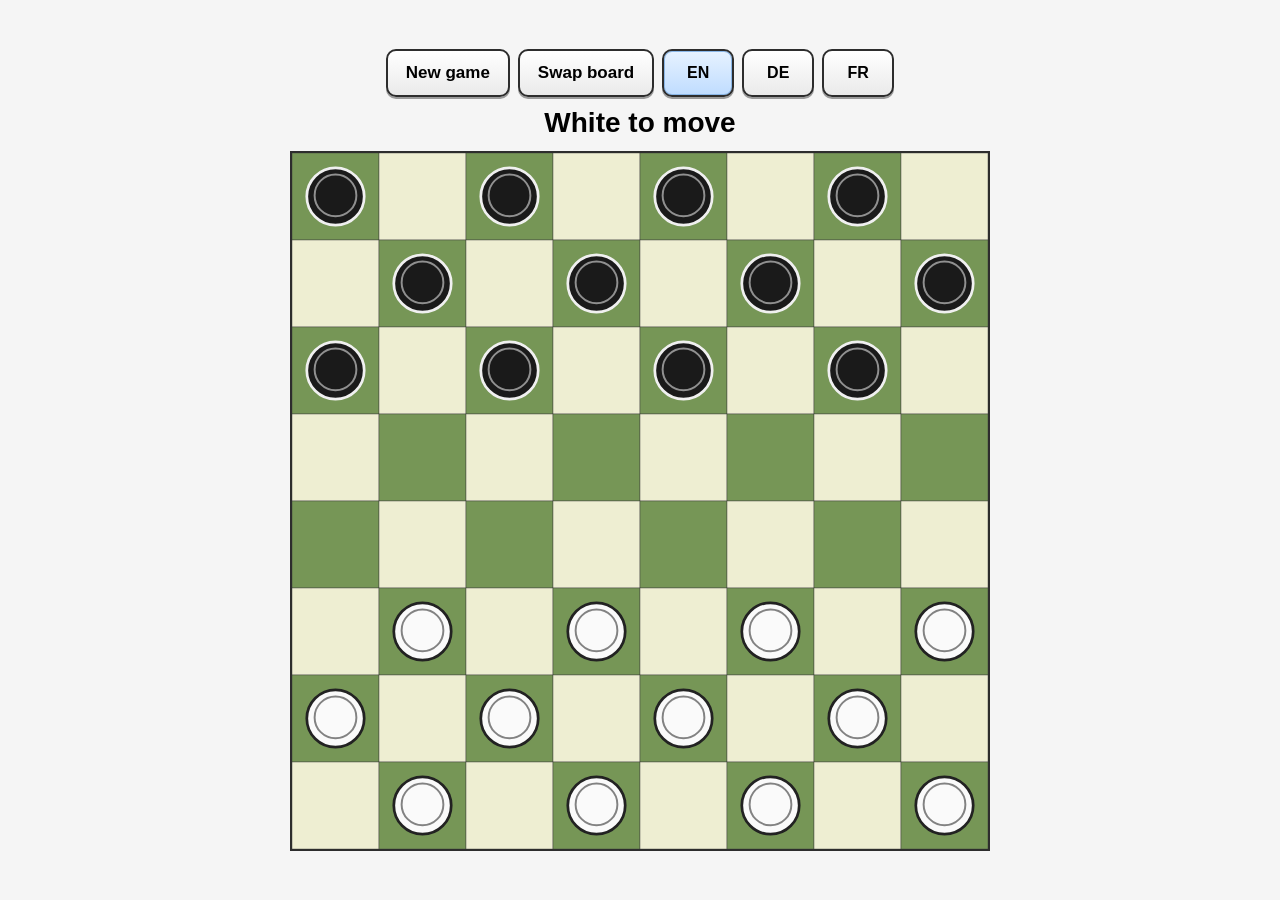
==== demo/checkers/index.html @ e5977b72 "add chess and checkers" ====
<!DOCTYPE html>
<html lang="en">
<head>
    <meta charset="UTF-8">
    <meta name="viewport" content="width=device-width, initial-scale=1.0">
    <title>Elm Checkers Demo</title>
    <style>
        html, body {
            margin: 0;
            padding: 0;
            width: 100%;
            height: 100%;
            overflow: hidden;
            background: #f5f5f5;
        }
    </style>
</head>
<body>
    <div id="app"></div>
    <script src="app.js"></script>
    <script>
        Elm.Checkers.Main.init({
            node: document.getElementById("app")
        });
    </script>
</body>
</html>
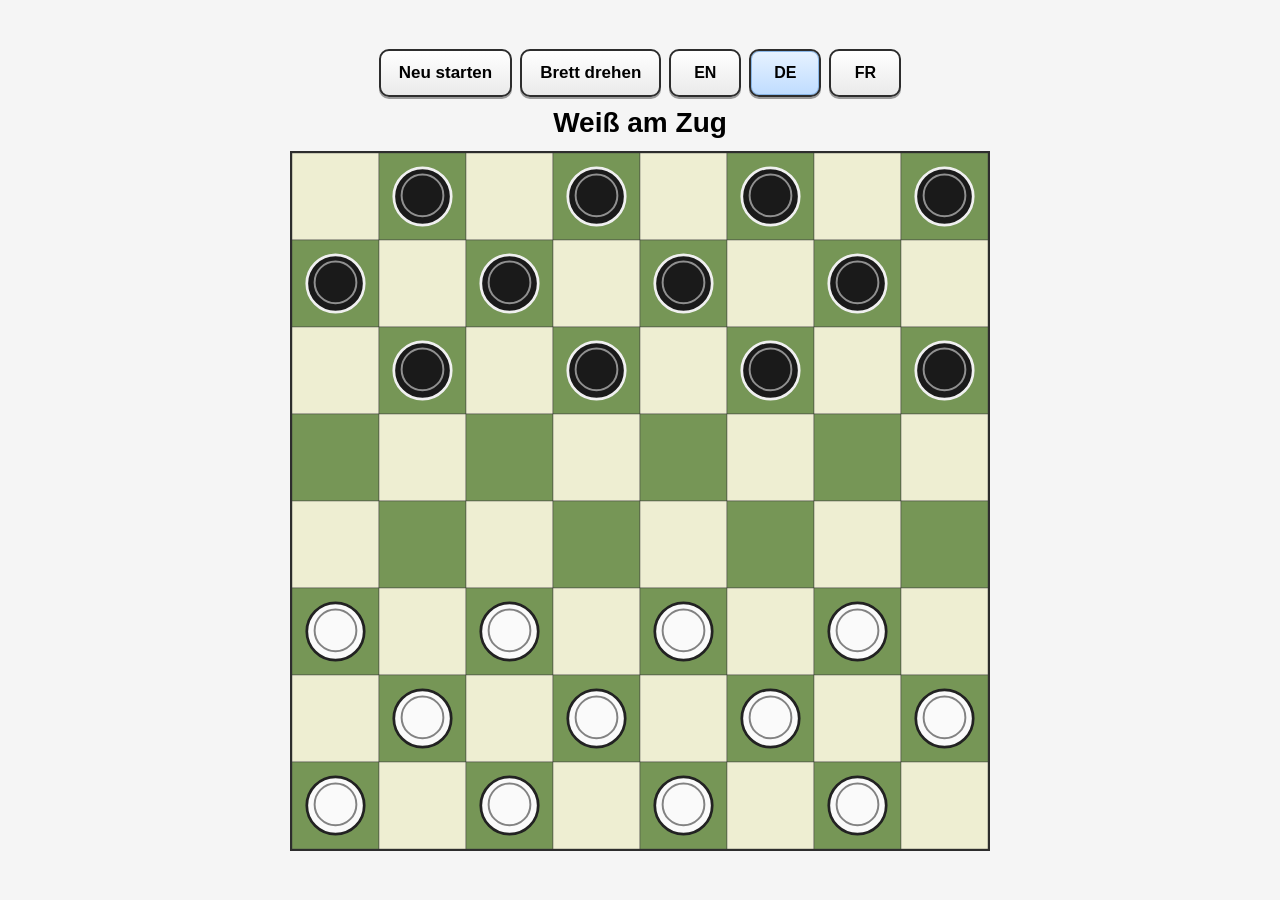
==== commit 9f453a7d: "update with disabled selection" ====
--- a/demo/checkers/index.html
+++ b/demo/checkers/index.html
@@ -13,6 +13,14 @@
             overflow: hidden;
             background: #f5f5f5;
         }
+
+        #app, #app * {
+            user-select: none;
+            -webkit-user-select: none;
+            -moz-user-select: none;
+            -ms-user-select: none;
+            -webkit-touch-callout: none;
+        }
     </style>
 </head>
 <body>
